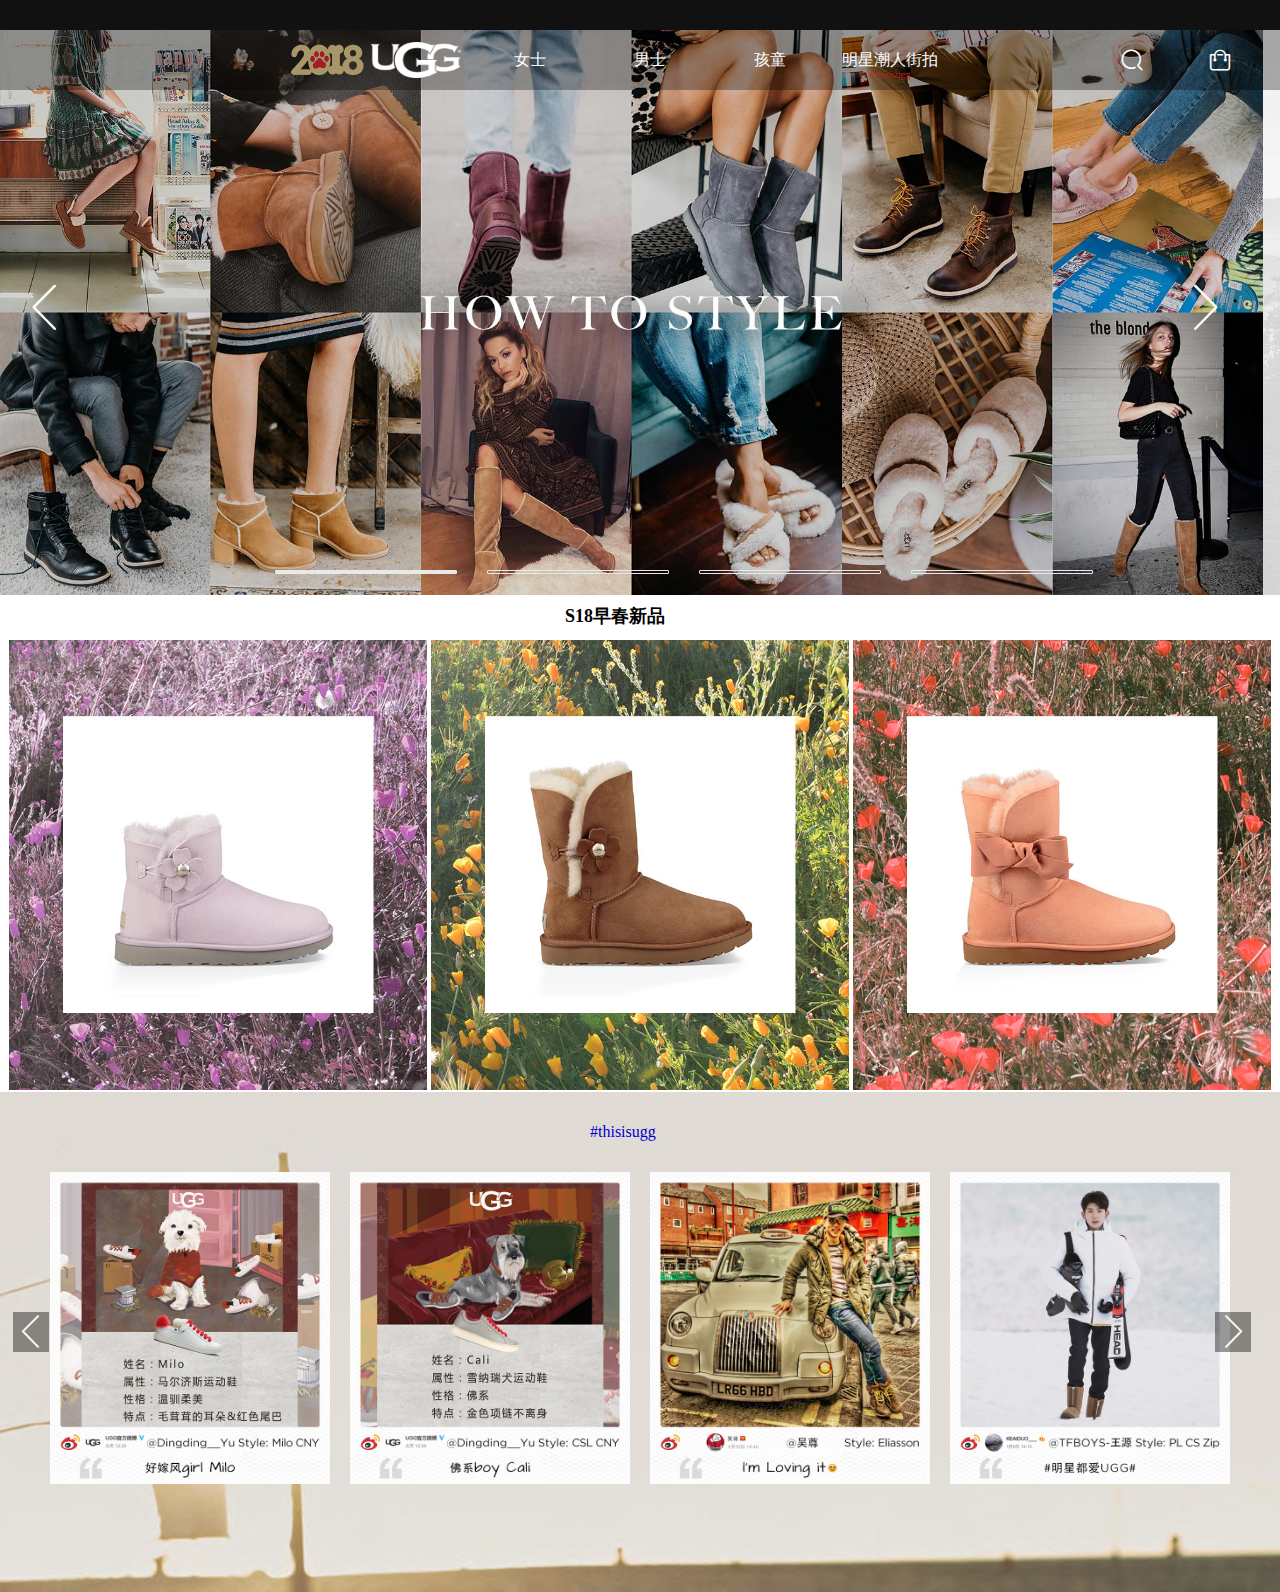
==== index.html @ c0925e88 "con" ====
<!DOCTYPE html>
<html>
	<head>
		<meta charset="UTF-8">
		<title></title>
		<script src="jquery/jquery.min.js"></script>
		<link rel="stylesheet" href="css/index.css" />
		<link rel="stylesheet" type="text/css" href="css/common.css"/>
		<link rel="stylesheet" href="font/iconfont.css" />
	</head>
	<body>
		<div id="top"></div>
		<div id="nav">
			<ul class="ul">
				<li style="width:180px">
					<p id="p1">
						<img src="img/small.png" alt="" />
					</p>
					<p id="p2">
						<img src="img/logo.png" alt="" />
					</p>
				</li>
				<a href="#">
				<li class="licon">女士
					<div class="bbox">
						<div class="left" style="display:none"><i class="iconfont icon-xiangzuojiantou" ></i></div>
					<div class="box clearfix" >
						<ul class="u1" >
							<a href="#">
							<li>
								<img src="img/level0.png" alt="" />
								<p>女士精选折扣
								</p>
								
							</li>
							</a>
							<a href="#">
								<li>
									<img src="img/level1.png" alt="" />
									<p>经典雪地靴
										<span>new|s18早春</span>
									</p>
								</li>
							</a>
							<a href="#">
							<li>
								<img src="img/level10.png" alt="" />
								<p>经典雪地靴</p>
							</li>
							</a>
							<a href="#">
								<li>
									<img src="img/level2.png" alt="" />
									<p>雪地靴对比</p>
								</li>
							</a>
							<a href="#">
								<li>
									<img src="img/level3.png" alt="" />
									<p>毛拖|毛便鞋
										<span>new|s18早春</span>
									</p>
								</li>
							</a>
							<a href="#">
								<li>
									<img src="img/level5.png" alt="" />
									<p>运动鞋</p>
								</li>
							</a>
							<a href="#">
								<li>
									<img src="img/level6.png" alt="" />
									<p>单鞋|休闲鞋</p>
								</li>
							</a>
							<a href="#">
							<li>
								<img src="img/level7.png" alt="" />
								<p>设计师合作款</p>
							</li>
							</a>
							<a href="#">
							<li>
								<img src="img/level8.png" alt="" />
								<p>服饰<br />
									<span>20%OFF</span>
								</p>
							</li>
							</a>
							<a href="#">
							<li>
								<img src="img/level9.png" alt="" />
								<p>配饰|包袋<br />
									<span>包袋20%OFF</span>
								</p>
							</li>
							</a>
							<a href="#">
							<li>
								<img src="img/level10.png" alt="" />
								<p>鞋靴护理</p>
							</li>
							</a>
						</ul>
					</div>
					<div class="right"><i class="iconfont icon-xiangyoujiantou" style="color:#fff"></i></div>
					</div>
				</li>
				</a>
				<a href="#">
				<li class="licon">男士
				<div class="bbox">
					<div class="box clearfix" >
						<ul class="u2" >
							<a href="#">
							<li>
								<img src="img/level0.png" alt="" />
								<p>男士精选折扣</p>
							</li>
							</a>
							<a href="#">
							<li>
								<img src="img/level1.png" alt="" />
								<p>经典雪地靴
									<span>new|s18早春</span>
								</p>
							</li>
							</a>
							<a href="#">
							<li>
								<img src="img/level3.png" alt="" />
								<p>毛拖|毛便鞋
									<span>new|s18早春</span>
								</p>
							</li>
							</a>
							<a href="#">
							<li>
								<img src="img/level6.png" alt="" />
								<p>单鞋|休闲鞋</p>
							</li>
							</a>
							<a href="#">
							<li>
								<img src="img/level7.png" alt="" />
								<p>设计师合作款</p>
							</li>
							</a>
							<a href="#">
							<li>
								<img src="img/level8.png" alt="" />
								<p>服饰<br />
									<span>20%OFF</span>
								</p>
							</li>
							</a>
							<a href="#">
							<li>
								<img src="img/level9.png" alt="" />
								<p>配饰|包袋<br />
									<span>包袋20%OFF</span>
								</p>
							</li>
							</a>
							<a href="#">
							<li>
								<img src="img/level10.png" alt="" />
								<p>鞋靴护理</p>
							</li>
							</a>
						</ul>
					</div>
					</div>
				</li>
				</a>
				<a href="#">
				<li class="licon">孩童
				<div class="bbox">
					<div class="box clearfix" >
						<ul class="u3" >
							<a href="#">
							<li>
								<img src="img/level0.png" alt="" />
								<p>儿童精选折扣</p>
							</li>
							</a>
							<a href="#">
							<li>
								<img src="img/level2.png" alt="" />
								<p>大童>5岁</p>
							</li>
							</a>
							<a href="#">
							<li>
								<img src="img/level3.png" alt="" />
								<p>小童<1岁
									<span>new|s18早春</span>
								</p>
							</li>
							</a>
							<a href="#">
							<li>
								<img src="img/level5.png" alt="" />
								<p>婴童<6个月</p>
							</li>
							</a>
							
							<a href="#">
							<li>
								<img src="img/level8.png" alt="" />
								<p>服饰</p>
							</li>
							</a>
							<a href="#">
							<li>
								<img src="img/level11.png" alt="" />
								<p>儿童配饰</p>
							</li>
							</a>
						</ul>
					</div>
					</div>
				</li>
				</a>
				<a href="#">
				<li>明星潮人街拍<span>#thisisugg</span></li>
				</a>
			</ul>
			<div class="font">
				<a href="#"><i class="iconfont icon-search"></i></a>
				<a href="#"><i class="iconfont icon-goods"></i></a>
			</div>
			
		</div>
		<div id="banner">
			<i class="iconfont icon-xiangzuojiantou"></i>
			<ul>
				<li style="left:0px" ><img src="img/index/home1.jpg" alt=""/></li>
				<li><img src="img/index/home2.jpg" alt="" /></li>
				<li><img src="img/index/home3.jpg" alt="" /></li>
				<li><img src="img/index/home4.gif" alt="" /></li>
			</ul>
			<i class="iconfont icon-xiangyoujiantou"></i>
			<ol>
				<li style="background:#E9E9E9"></li>
				<li></li>
				<li></li>
				<li></li>
			</ol>
		</div>
		<div id="con" class="clearfix">
			<h2>S18早春新品</h2>
			<ul class="clearfix">
				<a href="#"><li>
					<img src="img/index/mpic1.jpg" alt="" />
				</li></a>
				<a href="#"><li>
					<img src="img/index/mpic2.jpg" alt="" />
				</li></a>
				<a href="#"><li>
					<img src="img/index/mpic3.jpg" alt="" />
				</li></a>
			</ul>
			<div class="con1">
				<h2>#thisisugg</h2>
				<i class="iconfont icon-xiangzuojiantou"></i>
				<div class="cbox">
					
					<ul style="width:3600px;height:312px;position:absolute">
					<!--<a href="">
						<li><img src="" alt="" /></li>
					</a>-->
					</ul>
					
				</div>
				<i class="iconfont icon-xiangyoujiantou" style="left:1215px"></i>
			</div>
		</div>
		
	</body>
</html>
<script src="js/index.js"></script>
<script src="js/common.js"></script>
---- css/index.css ----
@charset "utf-8";
---- css/common.css ----
@charset "utf-8";
html,body,ul,li,ol,dl,dd,dt,p,h1,h2,h3,h4,h5,h6,form,fieldset,legend,img,input,select{margin:0;padding:0;}
body{font-size:16px;font-family: "微软雅黑";}
html,body{
	width:100%;overflow-x: hidden;
}
ul,ol,li{list-style:none;}
a,u{text-decoration: none;;}
h1,h2,h3,h4,h5,h6{font-size:16px;font-weight:100;}
b,strong{font-weight:100;}
em,i{font-style:normal;}
img{border:0;display:block;}
.clearfix:after{content:".";display:block;clear:both;height:0;overflow:hidden;visibility: hidden;}

#top{
	height:30px;width:100%;background:#111
}
#nav{
	height:60px;background:rgba(1,1,1,0.3);width:100%;position: absolute;z-index:10
}
#nav #p1 img{
	width:74px;height:32px;float:left;line-height: 60px;padding-top:14px;margin-right: 7px;
}
#nav #p2 img{width: 90px;height:36px;float: left;line-height: 60px;padding-top:12px
}
#nav .ul{
	width:700px;margin:0 auto;height:60px
}
#nav .ul li{
	float: left;width:120px;line-height: 60px;text-align: center;color:#FFF
}
#nav .ul li a{
	color:#fff
}
#nav .ul li span{
	font-size: 10px;color:#ba2828;position:absolute;top:40px;margin:0 auto;display: block;width:120px;height:10px;line-height: 10px;text-align: center;
}
#nav li .bbox{
	width:1300px;background:rgba(255,255,255,0.4);height:160px;position:absolute;top:60px;left:0;display:none;z-index:1
}
#nav .box{
	width:1220px;overflow: hidden;position: relative;height:160px;left:20px;
}
#nav .box ul{
	position: absolute;left:16px;top:0;width: 1500px;
}
#nav .box .u2{
	left:200px
}
#nav .box .u3{
	left:300px
}
#nav .u1 li{
	float:left;width:120px;text-align: center;line-height:16px;line-height: 16px;font-size: 14px;color:#111
}
#nav .u2 li{
	float:left;width:120px;text-align: center;line-height:16px;line-height: 16px;font-size: 14px;color:#111
}
#nav .u3 li{
	float:left;width:120px;text-align: center;line-height:16px;line-height: 16px;font-size: 14px;color:#111
}
#nav .ul li .left,.right{
	height:150px;width:16px;position: absolute;top:5px;left:0;border-right: 1px solid rgba(255,255,255,0.8);font-size:24px;line-height: 150px
}
#nav .ul li .right{
	border-left:1px solid rgba(255,255,255,0.8);border-right:none;left: 1240px;
}
#nav .u1 li  p span{
	color:mediumblue;display: block;width:120px;position:absolute;top:130px;
}
#nav .u2 li p span{
	color:mediumblue;display: block;width:120px;position:absolute;top:130px;
}
#nav .u3 li p span{
	color:mediumblue;display: block;width:120px;position:absolute;top:130px;
}
#nav .font{
	position: absolute;right:0;top:0;padding-right: 48px;color:#FFF
}
#nav .font i{
	font-size:24px;line-height: 60px;padding-left:60px 
}
#nav .font a{
	color:#fff
}
#banner ul{
	width:1263px;height:565px;position:relative;
}
#banner ul li{
	position: absolute;left:1263px
}
#banner ul li>img{
	width:1263px;height:565px;
}
#banner>.icon-xiangzuojiantou {
	font-size:50px;color:#FFFDEF;position: absolute;top:280px;left:20px;z-index:2
}
#banner>.icon-xiangyoujiantou {
	font-size:50px;color:#FFFDEF;position: absolute;top:280px;left:1180px;z-index:2
}
#banner ol{
	width:900px;position: absolute;;left:260px;top:570px;z-index:2
}
#banner ol>li{
	float:left;width:180px;height:2px;border:1px solid #E9E9E9;margin:0 15px;border-radius: 1px;
}
#con{
	width:100%;
}
#con>h2{
	font-size:18px;width:150px;margin:0 auto;font-weight: 900;line-height: 43px;
}
#con>ul{
	width:1266px;margin:0 auto;
}
#con ul li{
	float:left;
}
#con img{
	width:418px;height:450px;margin:2px 2px
}
#con .con1{
	height:500px;background: url("../img/index/bg.jpg") no-repeat ;position: relative;
}
#con .con1 h2{
	line-height:80px;margin: 0 auto;width:100px;color:#0000CD
}
#con .cbox{
	width:1200px;overflow: hidden;height:312px;margin:0 auto;position:relative
}
#con .con1 ul li{float: left;}
#con .con1 ul li img{
	width:280px;height:312px;margin:0 10px
}
#con .con1 .iconfont{
	font-size:36px;color:#FFFDEF;position: absolute;top:220px;left:13px;z-index:1;background:rgba(1,1,1,0.4)
}
---- font/iconfont.css ----
@font-face {font-family: "iconfont";
  src: url('iconfont.eot?t=1510738561440'); /* IE9*/
  src: url('iconfont.eot?t=1510738561440#iefix') format('embedded-opentype'), /* IE6-IE8 */
  url('[data-uri]') format('woff'),
  url('iconfont.ttf?t=1510738561440') format('truetype'), /* chrome, firefox, opera, Safari, Android, iOS 4.2+*/
  url('iconfont.svg?t=1510738561440#iconfont') format('svg'); /* iOS 4.1- */
}

.iconfont {
  font-family:"iconfont" !important;
  font-size:16px;
  font-style:normal;
  -webkit-font-smoothing: antialiased;
  -moz-osx-font-smoothing: grayscale;
}

.icon-appreciate:before { content: "\e644"; }

.icon-check:before { content: "\e645"; }

.icon-close:before { content: "\e646"; }

.icon-edit:before { content: "\e649"; }

.icon-emoji:before { content: "\e64a"; }

.icon-favorfill:before { content: "\e64b"; }

.icon-favor:before { content: "\e64c"; }

.icon-loading:before { content: "\e64f"; }

.icon-locationfill:before { content: "\e650"; }

.icon-location:before { content: "\e651"; }

.icon-phone:before { content: "\e652"; }

.icon-roundcheckfill:before { content: "\e656"; }

.icon-roundcheck:before { content: "\e657"; }

.icon-roundclosefill:before { content: "\e658"; }

.icon-roundclose:before { content: "\e659"; }

.icon-roundrightfill:before { content: "\e65a"; }

.icon-roundright:before { content: "\e65b"; }

.icon-search:before { content: "\e65c"; }

.icon-timefill:before { content: "\e65e"; }

.icon-time:before { content: "\e65f"; }

.icon-warnfill:before { content: "\e662"; }

.icon-warn:before { content: "\e663"; }

.icon-camerafill:before { content: "\e664"; }

.icon-camera:before { content: "\e665"; }

.icon-commentfill:before { content: "\e666"; }

.icon-comment:before { content: "\e667"; }

.icon-likefill:before { content: "\e668"; }

.icon-like:before { content: "\e669"; }

.icon-notificationfill:before { content: "\e66a"; }

.icon-notification:before { content: "\e66b"; }

.icon-samefill:before { content: "\e66d"; }

.icon-same:before { content: "\e66e"; }

.icon-deliver:before { content: "\e671"; }

.icon-evaluate:before { content: "\e672"; }

.icon-pay:before { content: "\e673"; }

.icon-shop:before { content: "\e676"; }

.icon-wang:before { content: "\e678"; }

.icon-back:before { content: "\e679"; }

.icon-cascades:before { content: "\e67c"; }

.icon-discover:before { content: "\e67e"; }

.icon-list:before { content: "\e682"; }

.icon-more:before { content: "\e684"; }

.icon-scan:before { content: "\e689"; }

.icon-settings:before { content: "\e68a"; }

.icon-question:before { content: "\e691"; }

.icon-pulldown:before { content: "\e69f"; }

.icon-pullup:before { content: "\e6a0"; }

.icon-refresh:before { content: "\e6a4"; }

.icon-delete:before { content: "\e6b4"; }

.icon-profile:before { content: "\e6b7"; }

.icon-home:before { content: "\e6b8"; }

.icon-message:before { content: "\e6bc"; }

.icon-addressbook:before { content: "\e6bd"; }

.icon-lock:before { content: "\e6c0"; }

.icon-unlock:before { content: "\e6c2"; }

.icon-vip:before { content: "\e6c3"; }

.icon-weibo:before { content: "\e6c4"; }

.icon-friendadd:before { content: "\e6ca"; }

.icon-friendfamous:before { content: "\e6cb"; }

.icon-friend:before { content: "\e6cc"; }

.icon-goods:before { content: "\e6cd"; }

.icon-selection:before { content: "\e6ce"; }

.icon-tmall:before { content: "\e6cf"; }

.icon-explore:before { content: "\e6d2"; }

.icon-present:before { content: "\e6d3"; }

.icon-roundadd:before { content: "\e6d9"; }

.icon-notificationforbidfill:before { content: "\e6db"; }

.icon-game:before { content: "\e6df"; }

.icon-redpacket:before { content: "\e6e0"; }

.icon-appreciatefill:before { content: "\e6e3"; }

.icon-forward:before { content: "\e6eb"; }

.icon-friendfavor:before { content: "\e6f1"; }

.icon-wifi:before { content: "\e6f2"; }

.icon-share:before { content: "\e6f3"; }

.icon-wefill:before { content: "\e6f4"; }

.icon-service:before { content: "\e6ff"; }

.icon-mobile:before { content: "\e704"; }

.icon-mobilefill:before { content: "\e705"; }

.icon-notice:before { content: "\e70a"; }

.icon-upstage:before { content: "\e70f"; }

.icon-rank:before { content: "\e722"; }

.icon-cameraadd:before { content: "\e724"; }

.icon-picfill:before { content: "\e72c"; }

.icon-album:before { content: "\e734"; }

.icon-repair:before { content: "\e738"; }

.icon-attention:before { content: "\e73d"; }

.icon-commandfill:before { content: "\e73e"; }

.icon-community:before { content: "\e741"; }

.icon-tag:before { content: "\e752"; }

.icon-my:before { content: "\e78b"; }

.icon-emojifill:before { content: "\e78d"; }

.icon-emojiflashfill:before { content: "\e78e"; }

.icon-goodsfavor:before { content: "\e794"; }

.icon-musicfill:before { content: "\e795"; }

.icon-gouwuche:before { content: "\e63f"; }

.icon-gouwuchetianjia:before { content: "\e640"; }

.icon-cuowu:before { content: "\e641"; }

.icon-erweima:before { content: "\e642"; }

.icon-jushoucang:before { content: "\e643"; }

.icon-lajixiang:before { content: "\e647"; }

.icon-lianjie:before { content: "\e648"; }

.icon-naozhong:before { content: "\e64d"; }

.icon-saoyisao:before { content: "\e64e"; }

.icon-shangfan:before { content: "\e653"; }

.icon-shezhi:before { content: "\e654"; }

.icon-shengyin:before { content: "\e655"; }

.icon-shijian:before { content: "\e65d"; }

.icon-shouhuodizhi:before { content: "\e660"; }

.icon-shouye:before { content: "\e661"; }

.icon-shuaxin:before { content: "\e66c"; }

.icon-sousuo:before { content: "\e66f"; }

.icon-suo:before { content: "\e670"; }

.icon-tishi:before { content: "\e674"; }

.icon-wancheng:before { content: "\e675"; }

.icon-wodedingdan:before { content: "\e677"; }

.icon-wodefankui:before { content: "\e67a"; }

.icon-wodehongbao:before { content: "\e67b"; }

.icon-wodeyouhuiquan:before { content: "\e67d"; }

.icon-xiafan:before { content: "\e67f"; }

.icon-xiala:before { content: "\e680"; }

.icon-xiangshangjiantou:before { content: "\e681"; }

.icon-xiangxiajiantou:before { content: "\e683"; }

.icon-xiangyoujiantou:before { content: "\e685"; }

.icon-xiangzuojiantou:before { content: "\e686"; }

.icon-yijianfankui:before { content: "\e687"; }

.icon-zhaoxiangji:before { content: "\e688"; }

.icon-zhengque:before { content: "\e68b"; }

.icon-xiaoxizhongxin:before { content: "\e68c"; }

.icon-lingcunwei:before { content: "\e68d"; }

.icon-new:before { content: "\e68e"; }

.icon-huo:before { content: "\e68f"; }

.icon-mian:before { content: "\e690"; }

.icon-liwu:before { content: "\e692"; }

.icon-attentionforbid:before { content: "\e7b2"; }

.icon-piclight:before { content: "\e7b7"; }

.icon-yuyin:before { content: "\e693"; }

.icon-mail:before { content: "\e7bd"; }

.icon-wang_light:before { content: "\e7e2"; }

.icon-down_light:before { content: "\e7ed"; }
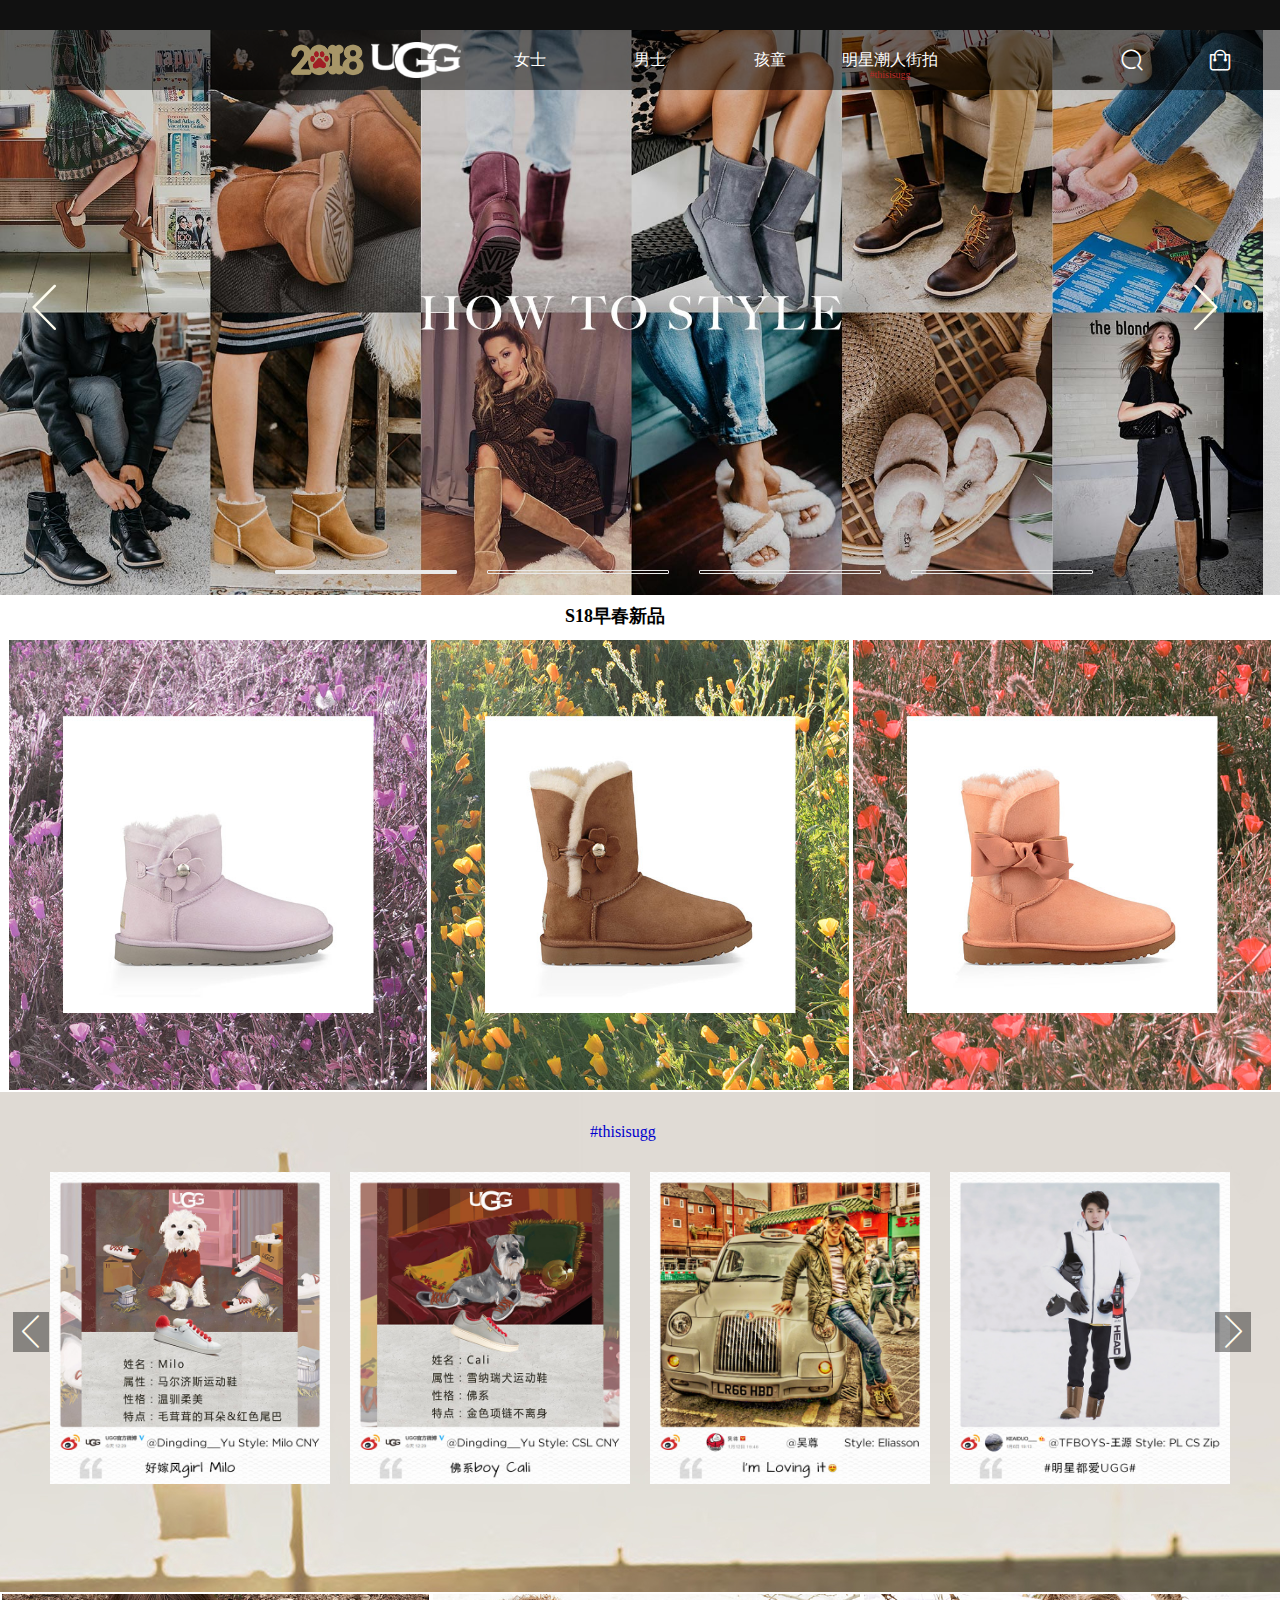
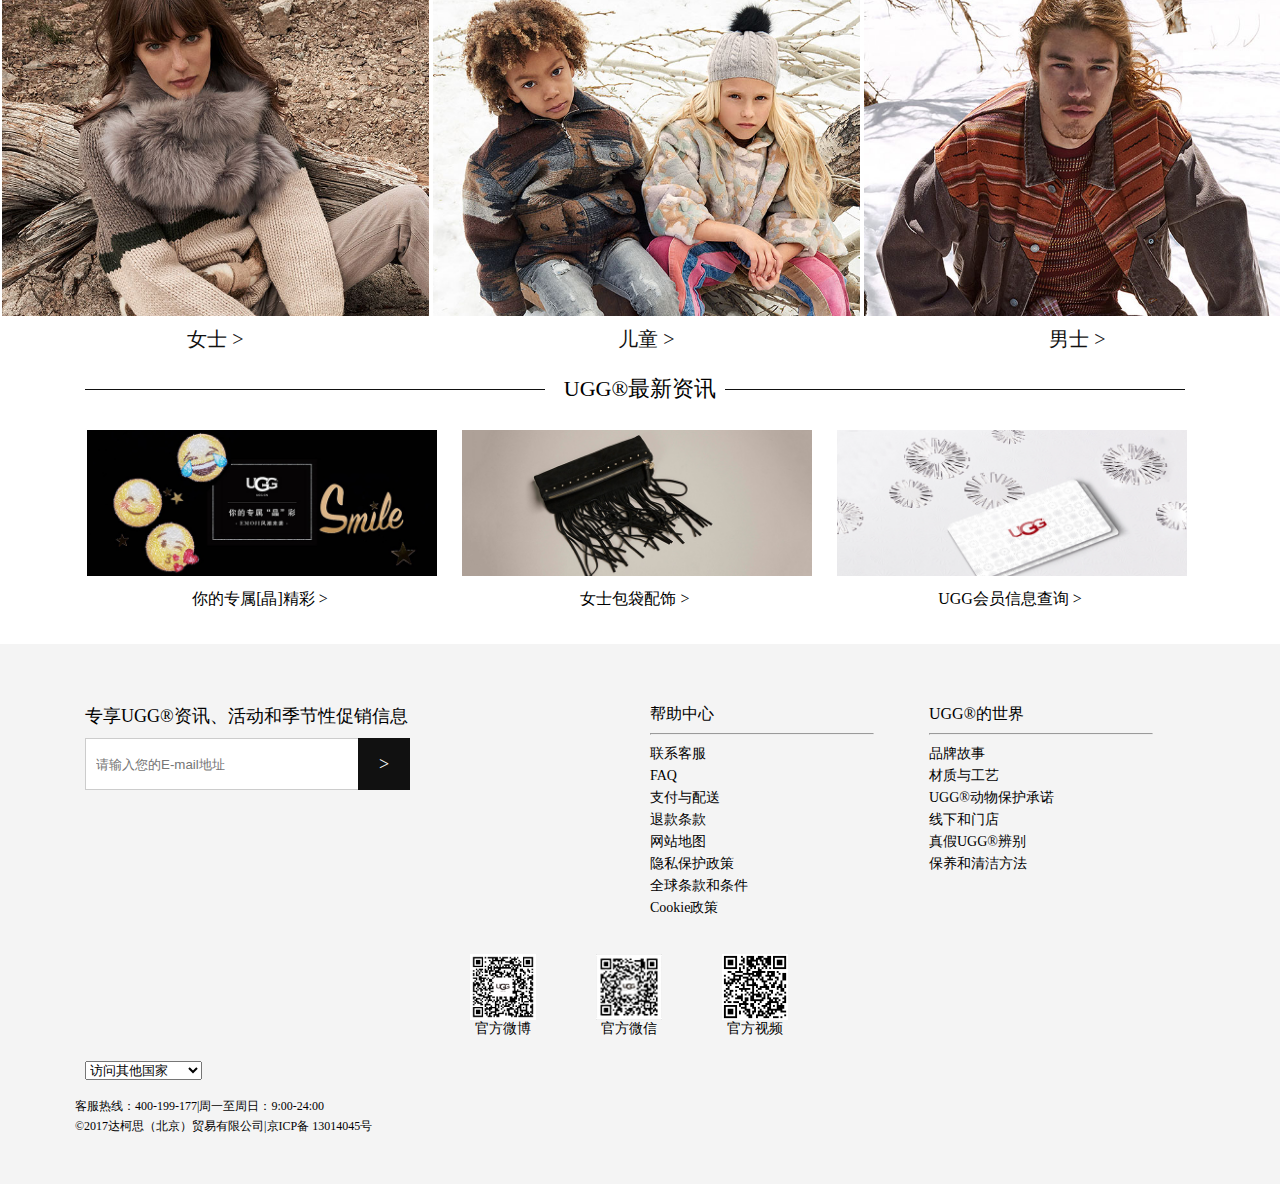
==== commit 09b06f06: "周二上午，仅剩余购物车总价功能未实现" ====
--- a/index.html
+++ b/index.html
@@ -4,6 +4,7 @@
 		<meta charset="UTF-8">
 		<title></title>
 		<script src="jquery/jquery.min.js"></script>
+		<script src="js/cookie-package.js"></script>
 		<link rel="stylesheet" href="css/index.css" />
 		<link rel="stylesheet" type="text/css" href="css/common.css"/>
 		<link rel="stylesheet" href="font/iconfont.css" />
@@ -11,16 +12,31 @@
 	<body>
 		<div id="top"></div>
 		<div id="nav">
-			<ul class="ul">
+			<div id="shadow" style="display:none"> <!--搜索功能-->
+				<div>
+					<i class="iconfont icon-search"></i>
+					<input type="text" placeholder="搜索ugg.cn"/>
+					<i class="iconfont icon-cuowu" id="close"></i>
+				</div>
+				<span>
+					<li style="font-size: 12px;">快速链接</li>
+					<li><i class="iconfont icon-shop"></i>查找零售店</li>
+					<li><i class="iconfont icon-discover"></i>品牌故事</li>
+					<li><i class="iconfont icon-evaluate"></i>清洁保养办法</li>
+				</span>
+			</div>
+			<ul class="ul">  <!--导航栏-->
+				
+			
 				<li style="width:180px">
 					<p id="p1">
 						<img src="img/small.png" alt="" />
 					</p>
 					<p id="p2">
-						<img src="img/logo.png" alt="" />
+						<a href="index.html"><img src="img/logo.png" alt="" /></a>
 					</p>
 				</li>
-				<a href="#">
+				<a href="girlIndex.html">
 				<li class="licon">女士
 					<div class="bbox">
 						<div class="left" style="display:none"><i class="iconfont icon-xiangzuojiantou" ></i></div>
@@ -231,9 +247,34 @@
 				<a href="#"><i class="iconfont icon-search"></i></a>
 				<a href="#"><i class="iconfont icon-goods"></i></a>
 			</div>
-			
+			<div class="div">   <!--购物车-->
+				<i class="iconfont icon-cuowu close"></i>
+				<h3 class="shopcar">购物带中还没有商品</h3>
+				<ul>
+					<li>
+						<i class="iconfont icon-goodsfavor"></i>
+						<a href="shopcar.html" id="shop1">购物袋（0）</a>
+					</li>
+					<li>
+						<i class="iconfont icon-like"></i>
+						<a href="#">欲望清单</a>
+					</li>
+					<li>
+						<i class="iconfont icon-my"></i>
+						<a href="#">我的账户</a>
+					</li>
+					<li>
+						<i class="iconfont icon-community"></i>
+						<a href="#">对话客服</a>
+					</li>
+					<li>
+						<i class="iconfont icon-pullup"></i>
+						<a href="login.html">登录</a><a href="register.html">/注册</a>
+					</li>
+				</ul>
+			</div>
 		</div>
-		<div id="banner">
+		<div id="banner"> <!-- 轮播图-->
 			<i class="iconfont icon-xiangzuojiantou"></i>
 			<ul>
 				<li style="left:0px" ><img src="img/index/home1.jpg" alt=""/></li>
@@ -249,8 +290,8 @@
 				<li></li>
 			</ol>
 		</div>
-		<div id="con" class="clearfix">
-			<h2>S18早春新品</h2>
+		<div id="con" class="clearfix">    <!--二级导航栏-->
+			<h2>S18早春新品</h2>   
 			<ul class="clearfix">
 				<a href="#"><li>
 					<img src="img/index/mpic1.jpg" alt="" />
@@ -265,19 +306,125 @@
 			<div class="con1">
 				<h2>#thisisugg</h2>
 				<i class="iconfont icon-xiangzuojiantou"></i>
-				<div class="cbox">
+					<div class="cbox">
+						<ul style="width:3600px;height:312px;position:absolute">
+						<!--<a href="">
+							<li><img src="" alt="" /></li>
+						</a>-->
+						</ul>
+					</div>
+				<i class="iconfont icon-xiangyoujiantou" style="left:1215px"></i>
+			</div>
+			<div class="con2">
+				<ul>
+					<li>
+						<img src="img/home-mslide-1.jpg" alt="" />
+						<a href="#">
+							<p>女士 ></p>
+						</a>
+						<a href="#">女士 ></a>
+					</li>
+					<li>
+						<img src="img/home-mslide-2.jpg" alt="" />
+						<a href="#">
+							<p>儿童 ></p>
+						</a>
+						<a href="#">儿童 ></a>
+					</li>
+					<li>
+						<img src="img/home-mslide-3.jpg" alt="" />
+						<a href="#">
+							<p>男士 ></p>
+						</a>
+						<a href="#">男士 ></a>
+					</li>
+				</ul>
+			</div>
+			<div class="con3">
+				<div>
+					<i></i>
+					<span>UGG®最新资讯</span>
+					<i style ="left:725px"></i>
+					<ul>
+						<li>
+							<img src="img/upto_img_1.jpg" alt="" />
+							<h2>你的专属[晶]精彩 ></h2>
+						</li>
+						<li>
+							<img src="img/upto_img_2.jpg" alt="" />
+							<h2>女士包袋配饰 ></h2>
+						</li>
+						<li style="width: 350px;">
+							<img src="img/upto_img_3.jpg" alt="" />
+							<h2>UGG会员信息查询 ></h2>
+						</li>
+					</ul>
+				</div>
+				
+			</div>
+		</div>
+		<div id="bottom">  <!--底部-->
+			<div class="btm">
+				<div style="height:220px">
+				<section class="sec1">
+					<h2>专享UGG®资讯、活动和季节性促销信息</h2>
+					<input type="text" placeholder="请输入您的E-mail地址"/><span>></span>
 					
-					<ul style="width:3600px;height:312px;position:absolute">
-					<!--<a href="">
-						<li><img src="" alt="" /></li>
-					</a>-->
+				</section>
+				<section class="sec2">
+					<ul class="ul">
+						<h2>帮助中心</h2><hr />
+						<li>联系客服</li>
+						<li>FAQ</li>
+						<li>支付与配送</li>
+						<li>退款条款</li>
+						<li>网站地图</li>
+						<li>隐私保护政策</li>
+						<li>全球条款和条件</li>
+						<li>Cookie政策</li>
 					</ul>
-					
-				</div>
-				<i class="iconfont icon-xiangyoujiantou" style="left:1215px"></i>
+					<ul class="ul">
+						<h2>UGG®的世界</h2><hr />
+						<li>品牌故事</li>
+						<li>材质与工艺</li>
+						<li>UGG®动物保护承诺</li>
+						<li>线下和门店</li>
+						<li>真假UGG®辨别</li>
+						<li>保养和清洁方法</li>
+					</ul>
+				</section>
+				</div>	
+				<section class="sec3">
+					<div>
+						<img src="img/weibo.gif" alt="" />
+						<p>官方微博</p>
+					</div>
+					<div>
+						<img src="img/weixin.gif" alt="" />
+						<p>官方微信</p>
+					</div>
+					<div>
+						<img src="img/shipin.png" alt="" />
+						<p>官方视频</p>
+					</div>
+				</section>
+				<section class="sec4">
+					<select name="访问其他国家">
+						<option value="">访问其他国家</option>
+						<option value="中国">中国</option>
+						<option value="英国">United Kingdom</option>
+						<option value="美国">United States</option>
+						<option value="加拿大">Canada</option>
+						<option value="日本">Japen</option>
+						<option value="韩国">Korea</option>
+						<option value="法国">France</option>
+					</select>
+				
+					<p>客服热线：<span>400-199-177</span>|周一至周日：9:00-24:00</p>
+					<p>©2017达柯思（北京）贸易有限公司|京ICP备 13014045号</p>
+				</section>
 			</div>
 		</div>
-		
 	</body>
 </html>
 <script src="js/index.js"></script>
--- a/css/index.css
+++ b/css/index.css
@@ -1 +1,101 @@
 @charset "utf-8";
+#con{
+	width:100%;
+}
+#con>h2{
+	font-size:18px;width:150px;margin:0 auto;font-weight: 900;line-height: 43px;
+}
+#con>ul{
+	width:1266px;margin:0 auto;
+}
+#con ul li{
+	float:left;
+}
+#con img{
+	width:418px;height:450px;margin:2px 2px
+}
+#con .con1{
+	height:500px;background: url("../img/index/bg.jpg") no-repeat ;position: relative;
+}
+#con .con1 h2{
+	line-height:80px;margin: 0 auto;width:100px;color:#0000CD
+}
+#con .cbox{
+	width:1200px;overflow: hidden;height:312px;margin:0 auto;position:relative
+}
+#con .con1 ul li{float: left;}
+#con .con1 ul li img{
+	width:280px;height:312px;margin:0 10px
+}
+#con .con1 .iconfont{
+	font-size:36px;color:#FFFDEF;position: absolute;top:220px;left:13px;z-index:1;background:rgba(1,1,1,0.4)
+}
+#con .con2 ul{
+	width:1500px;height:368px;margin:0 auto;
+}
+#con .con2 li{
+	float:left;position:relative
+}
+#con .con2 img{
+	width:427px;height:322px
+}
+#con .con2 li a:nth-of-type(1){
+	display: block;width:427px;height:322px;position:absolute;top:2px ;left:2px;background:rgba(1,1,1,0.5);color:#FFFDEF;font-size:18px;line-height:322px;text-align:center;display:none
+}
+#con .con2 li a:nth-of-type(2){
+	display:block;width:427px;height:42px;margin:0 auto;line-height:42px;font-size: 20px;color:#111;text-align: center;
+}
+#con .con3{
+	height:266px;margin-top:18px;width:100%;position:relative
+}
+#con .con3 div{
+	width:1110px;height:39px;top:11px;margin:0 auto
+}
+#con .con3 div i{
+	display:block;width:460px;position: absolute;top:11px;height:1px ;background:#111
+}
+#con .con3 span{
+	font-size:22px;line-height:22px;display:block;width:170px;height:22px;margin:0 auto;text-align: center;
+}
+#con .con3 ul li{
+	width:375px;
+}
+#con .con3 ul img{
+	width:350px;height:146px;margin-top:30px
+}
+#con .con3 ul h2{
+	line-height:18px;width:350px;text-align:center;margin-top:14px
+}
+
+#banner ul{
+	width:1263px;height:565px;position:relative;
+}
+#banner ul li{
+	position: absolute;left:1263px
+}
+#banner ul li>img{
+	width:1263px;height:565px;
+}
+#banner>.icon-xiangzuojiantou {
+	font-size:50px;color:#FFFDEF;position: absolute;top:280px;left:20px;z-index:2
+}
+#banner>.icon-xiangyoujiantou {
+	font-size:50px;color:#FFFDEF;position: absolute;top:280px;left:1180px;z-index:2
+}
+#banner ol{
+	width:900px;position: absolute;;left:260px;top:570px;z-index:2
+}
+#banner ol>li{
+	float:left;width:180px;height:2px;border:1px solid #E9E9E9;margin:0 15px;border-radius: 1px;
+}
+
+
+
+
+
+
+
+
+
+
+
--- a/css/common.css
+++ b/css/common.css
@@ -16,7 +16,32 @@
 	height:30px;width:100%;background:#111
 }
 #nav{
-	height:60px;background:rgba(1,1,1,0.3);width:100%;position: absolute;z-index:10
+	height:60px;background:rgba(1,1,1,0.5);width:100%;position: absolute;z-index:10
+}
+#nav #shadow{
+	position:relative;top:0;left:0;background:rgba(1,1,1,0.4);width:100%;height:800px
+}
+#nav #shadow div{
+	width:680px;margin:0 auto;
+}
+#nav #shadow li{
+	font-size:14px;height:30px;line-height:30px
+}
+#nav #shadow i{
+	line-height:30px
+}
+#nav #shadow input{
+	width:550px;height:45px;margin:4px auto 0 ;background: none;border:none;outline: none;color:#fff
+}
+#nav #shadow span{
+	padding:10px 15px;
+	display:block;width:600px;margin:11px auto;color:#fff;background:url("../img/search-background.png") no-repeat ;
+}
+#nav #shadow div i{
+	font-size:20px;margin-right: 5px;line-height:30px;padding-left:30px
+}
+#nav #shadow span i:nth-of-type(2){
+	position:absolute;right:0;top:0
 }
 #nav #p1 img{
 	width:74px;height:32px;float:left;line-height: 60px;padding-top:14px;margin-right: 7px;
@@ -36,7 +61,10 @@
 	font-size: 10px;color:#ba2828;position:absolute;top:40px;margin:0 auto;display: block;width:120px;height:10px;line-height: 10px;text-align: center;
 }
 #nav li .bbox{
-	width:1300px;background:rgba(255,255,255,0.4);height:160px;position:absolute;top:60px;left:0;display:none;z-index:1
+	width:1300px;background:rgba(255,255,255,0.7);height:160px;position:absolute;top:60px;left:0;display:none;z-index:1
+}
+#nav li .bbox i{
+	padding-left:0
 }
 #nav .box{
 	width:1220px;overflow: hidden;position: relative;height:160px;left:20px;
@@ -45,10 +73,10 @@
 	position: absolute;left:16px;top:0;width: 1500px;
 }
 #nav .box .u2{
-	left:200px
+	left:100px
 }
 #nav .box .u3{
-	left:300px
+	left:260px
 }
 #nav .u1 li{
 	float:left;width:120px;text-align: center;line-height:16px;line-height: 16px;font-size: 14px;color:#111
@@ -60,7 +88,7 @@
 	float:left;width:120px;text-align: center;line-height:16px;line-height: 16px;font-size: 14px;color:#111
 }
 #nav .ul li .left,.right{
-	height:150px;width:16px;position: absolute;top:5px;left:0;border-right: 1px solid rgba(255,255,255,0.8);font-size:24px;line-height: 150px
+	height:150px;width:16px;position: absolute;top:5px;left:7px;border-right: 1px solid rgba(255,255,255,0.8);font-size:24px;line-height: 150px
 }
 #nav .ul li .right{
 	border-left:1px solid rgba(255,255,255,0.8);border-right:none;left: 1240px;
@@ -77,61 +105,91 @@
 #nav .font{
 	position: absolute;right:0;top:0;padding-right: 48px;color:#FFF
 }
-#nav .font i{
-	font-size:24px;line-height: 60px;padding-left:60px 
+#nav i{
+	font-size:24px;line-height: 60px;padding-left:60px ;color:#FFF
 }
 #nav .font a{
-	color:#fff
+	color:#fff;
 }
-#banner ul{
-	width:1263px;height:565px;position:relative;
+#nav  .div{
+	width:286px;height:248px;background:rgba(255,255,255,0.8);position: absolute;right:-286px
 }
-#banner ul li{
-	position: absolute;left:1263px
+#nav .div>i{
+	float:right;font-size:16px;line-height:16px;color:#000
 }
-#banner ul li>img{
-	width:1263px;height:565px;
+#nav .div ul i{
+	line-height:30px;color:cornflowerblue;padding-left: 10px;
 }
-#banner>.icon-xiangzuojiantou {
-	font-size:50px;color:#FFFDEF;position: absolute;top:280px;left:20px;z-index:2
+#nav .div h3{
+	text-align:center;line-height:18px;width:190px;margin:17px auto;color:cornflowerblue;
 }
-#banner>.icon-xiangyoujiantou {
-	font-size:50px;color:#FFFDEF;position: absolute;top:280px;left:1180px;z-index:2
+#nav .div ul li{
+	height:38px;width:230px;font-size:16px;color:cornflowerblue;border-top: 1px solid #ccc;margin:0 auto;color:cornflowerblue
 }
-#banner ol{
-	width:900px;position: absolute;;left:260px;top:570px;z-index:2
+#nav .div ul li a{
+	color:cornflowerblue
 }
-#banner ol>li{
-	float:left;width:180px;height:2px;border:1px solid #E9E9E9;margin:0 15px;border-radius: 1px;
+#nav .div ul li a:hover{
+	text-decoration: underline;
 }
-#con{
-	width:100%;
+
+#bottom{
+	height:540px;width:100%;background:#f4f4f4;
 }
-#con>h2{
-	font-size:18px;width:150px;margin:0 auto;font-weight: 900;line-height: 43px;
+#bottom .btm{
+	height:480px;margin:0 auto;width:1230px;padding-top:60px;
 }
-#con>ul{
-	width:1266px;margin:0 auto;
+#bottom .btm .sec1{
+	float:left;width:570px;height:220px;
 }
-#con ul li{
-	float:left;
+#bottom .btm .sec1 input{
+	margin-left: 60px;width:262px;height:50px;float:left;border:1px solid #ccc;border-right: 0;padding-left:10px
 }
-#con img{
-	width:418px;height:450px;margin:2px 2px
+#bottom .btm .sec1 h2{
+	margin-left:60px;display: block;width:330px;font-size:18px;padding-bottom: 10px;;
 }
-#con .con1{
-	height:500px;background: url("../img/index/bg.jpg") no-repeat ;position: relative;
+#bottom .btm .sec1 span{
+	display:block;width:52px;height:52px;background:#111;float:left;font-size: 18px;color:#fff;text-align:center;line-height: 52px;
 }
-#con .con1 h2{
-	line-height:80px;margin: 0 auto;width:100px;color:#0000CD
+#bottom .btm .sec2 .ul{
+	float:left;width:224px;height:220px;margin-left:55px
 }
-#con .cbox{
-	width:1200px;overflow: hidden;height:312px;margin:0 auto;position:relative
+#bottom .btm .sec2 .ul li{
+	font-size:14px;line-height:22px
 }
-#con .con1 ul li{float: left;}
-#con .con1 ul li img{
-	width:280px;height:312px;margin:0 10px
+#bottom .btm .sec3 {
+	width:400px;margin:0 auto;height:137px
 }
-#con .con1 .iconfont{
-	font-size:36px;color:#FFFDEF;position: absolute;top:220px;left:13px;z-index:1;background:rgba(1,1,1,0.4)
+#bottom .btm .sec3 div{
+	float:left;margin:30px 30px 0
 }
+#bottom .btm .sec3 img{
+	width:66px;height:66px
+}
+#bottom .btm .sec3 p{
+	font-size:14px;width:66px;margin:0 auto;text-align: center;
+}
+#bottom .btm .sec4 select{
+	margin:0  60px 16px
+}
+#bottom .btm .sec4 p{
+	font-size:12px;margin-left: 50px;line-height:20px
+}
+#fix{
+	position: fixed;right:5px;bottom:60px
+}
+#fix a{
+	display:block;width:40px;height:40px;font-size:14px;background:whitesmoke;text-align:center;line-height: 40px;color:#999;padding-top:3px;text-decoration: none;position:relative
+}
+#fix a:nth-of-type(1){
+	border-bottom: 1px solid #777;
+}
+#fix a i{
+	font-size:30px;position:absolute;left:5px
+}
+#fix a:hover{
+	color:green
+}
+#fix a p{
+	line-height: 16px;display:none
+}